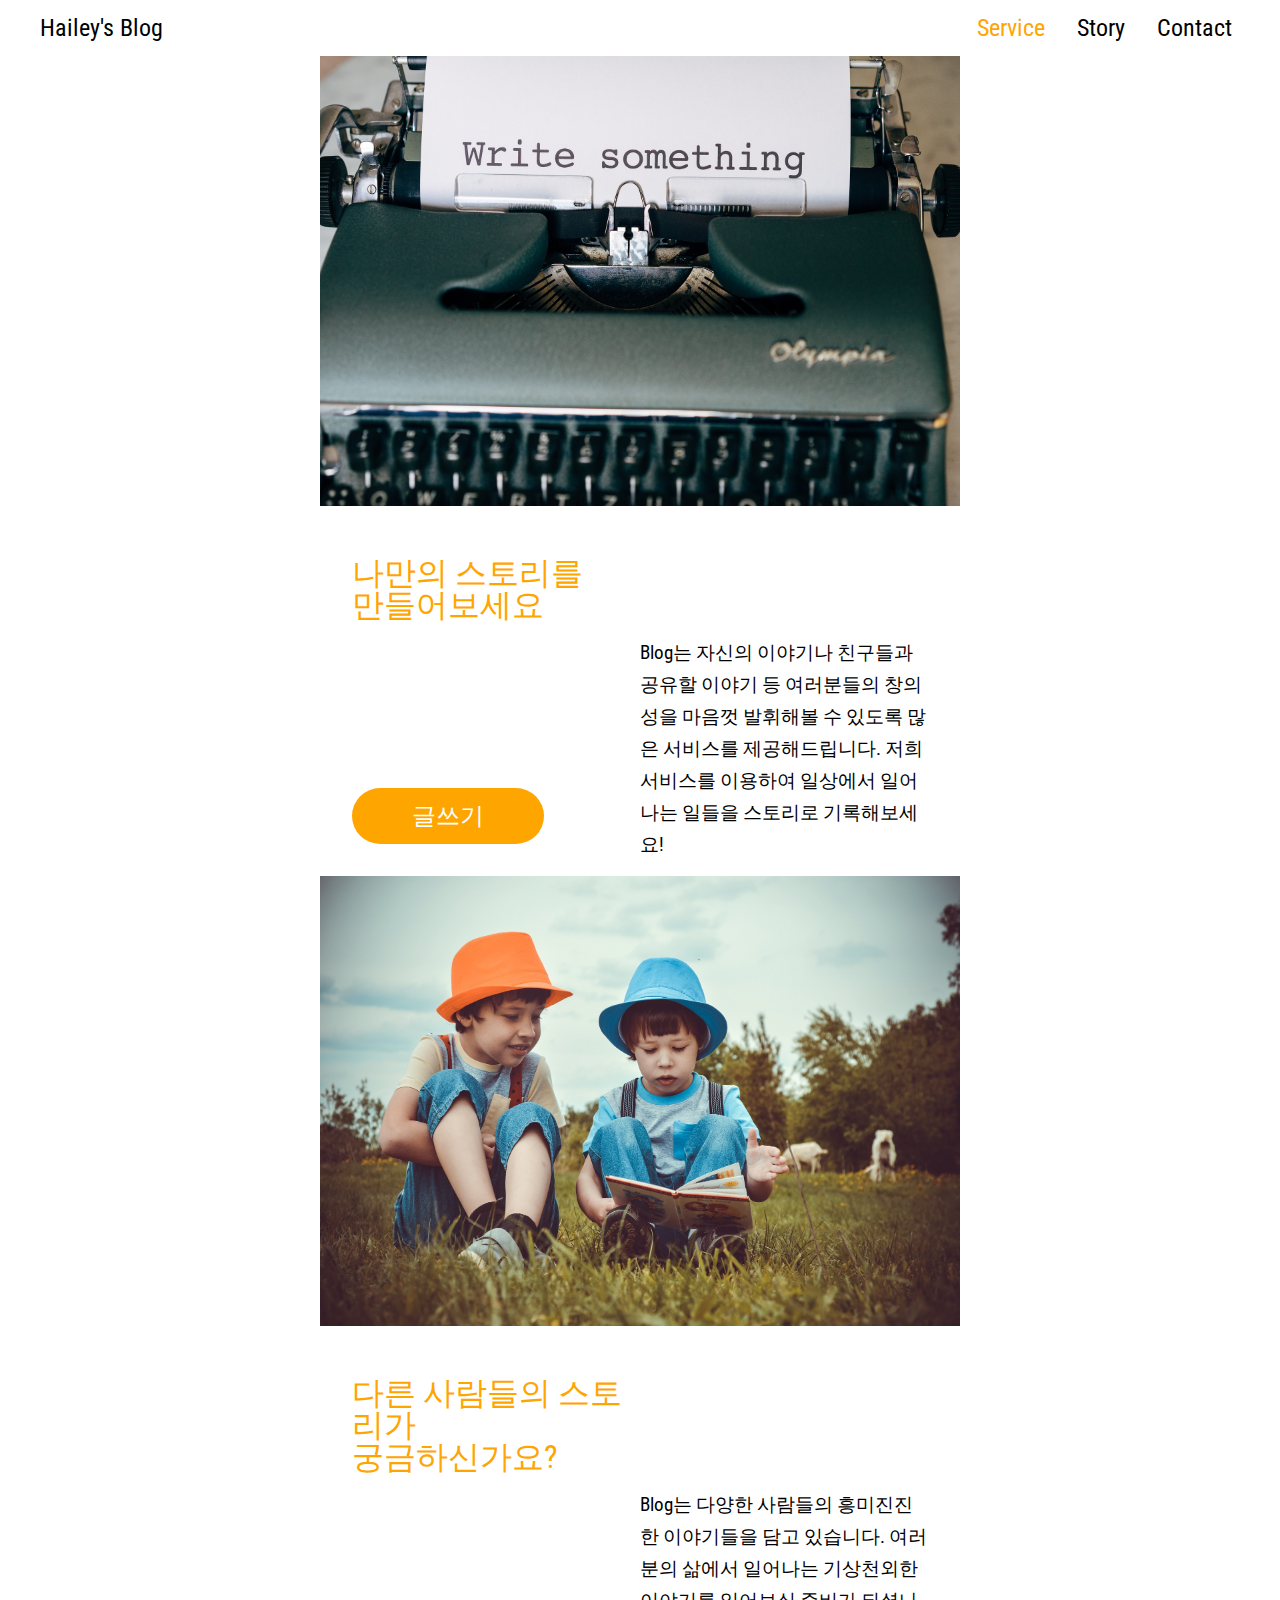
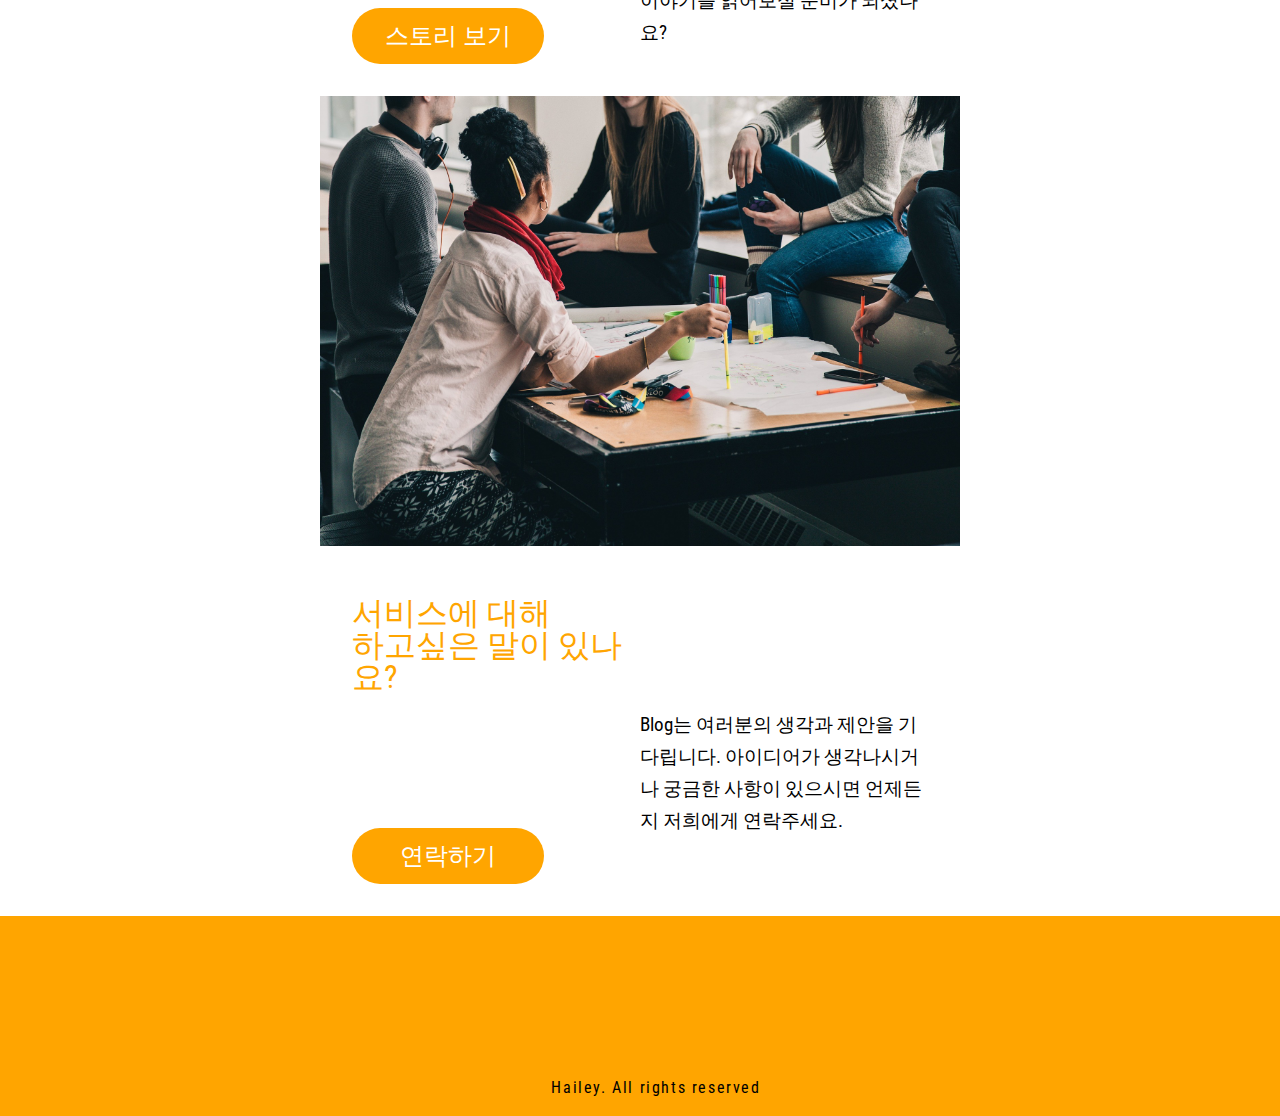
==== index.html @ 92b7c7cf "first commit" ====
<!DOCTYPE html>
<html lang="en">
<head>
    <meta charset="UTF-8">
    <meta name="viewport" content="width=device-width, initial-scale=1.0">
    <title>Hailey's Blog</title>
    <link rel="stylesheet" href="https://cdnjs.cloudflare.com/ajax/libs/font-awesome/6.4.0/css/all.min.css" integrity="sha512-iecdLmaskl7CVkqkXNQ/ZH/XLlvWZOJyj7Yy7tcenmpD1ypASozpmT/E0iPtmFIB46ZmdtAc9eNBvH0H/ZpiBw==" crossorigin="anonymous" referrerpolicy="no-referrer" />
    <link rel="stylesheet" href="css/landing.css">
</head>
<body>
    <!-- header -->
    <header>
        <a href="#" class="logo"><i class="fa-brands fa-blogger"></i>Hailey's Blog</a>
    <!-- navbar -->
        <div class="menu">
            <nav class="navbar">
                <ul>
                    <li><a href="#about" class="active">Service</a></li>
                    <li><a href="#story">Story</a></li>
                    <li><a href="#contact">Contact</a></li>
                </ul>
            </nav>
    <!-- mode button -->
            <div class="mode">
                <i class="fa-solid fa-toggle-on"></i>
                <i class="fa-solid fa-toggle-off active"></i>
            </div>
        </div>
    </header>

    <!-- service -->
    <section class="about" id="about">
        <div class="image"><img src="/imgs/about.jpg" alt="about"></div>
        <div class="content">
            <h3>나만의 스토리를<br /> 만들어보세요</h3>
            <p>Blog는 자신의 이야기나 친구들과 공유할 이야기 등 여러분들의 창의성을 마음껏 
                발휘해볼 수 있도록 많은 서비스를 제공해드립니다. 
                저희 서비스를 이용하여 일상에서 일어나는 일들을 스토리로 기록해보세요!</p>
            <a href="html/home.html"><button>글쓰기</button></a>
        </div>
    </section>

    <!-- story -->
    <section class="story" id="story">
        <div class="image"><img src="/imgs/story.jpg" alt="story"></div>
        <div class="content">
            <h3 class="right">다른 사람들의 스토리가<br /> 궁금하신가요?</h3>
            <p>Blog는 다양한 사람들의 흥미진진한 이야기들을 담고 있습니다. 
                여러분의 삶에서 일어나는 기상천외한 이야기를 읽어보실 준비가 되셨나요?</p>
            <a href="html/story.html"><button>스토리 보기</button></a>
        </div>
    </section>
    <!-- contact -->
    <section class="contact" id="contact">
        <div class="image"><img src="/imgs/contact.jpg" alt=""></div>
        <div class="content">
            <h3 class="right">서비스에 대해<br /> 하고싶은 말이 있나요?</h3>
            <p class="down">Blog는 여러분의 생각과 제안을 기다립니다. 아이디어가 생각나시거나 궁금한 사항이 있으시면 언제든지 저희에게 연락주세요.</p>
            <a href="#"><button>연락하기</button></a>
        </div>
    </section>

    <section class="footer">
        <div class="icons">
            <a href="https://ko-kr.facebook.com/" class="fab fa-facebook-f"></a>
            <a href="https://twitter.com/?lang=ko" class="fab fa-twitter"></a>
            <a href="https://www.instagram.com/" class="fab fa-instagram"></a>
            <a href="https://github.com/" class="fab fa-github"></a>
            <a href="https://www.pinterest.co.kr/" class="fab fa-pinterest"></a>
            <div class="scroll-up"><i class="fa-solid fa-circle-up"></i></div>
        </div>
        <div class="credit"><i class="fa-brands fa-blogger"></i>Hailey. All rights reserved</div>
    </section>

    <script src="js/scroll.js"></script>
    <script src="js/landing.js"></script>
</body>
</html>
---- css/landing.css ----
/* 재사용 가능한 css코드 */
@import url('reset.css');
@import url('global.css');
@import url('header.css');
@import url('footer.css');
@import url('animation.css');

/* service, story, contact */
section:not(.footer){
    width: 50vw;
    height: calc(100vh - var(--header-height)); /*헤더 높이만큼 제외*/
    min-height: calc(100vh - var(--header-height));
    max-height: calc(100vh - var(--header-height));
    margin: 0 auto;
    position: relative;
    /* border: 1px solid red; */
}

/* image */
.image img{
    height: 50vh;
    width: 100%;
}
/* text */
.content{
    padding:  3rem 2rem;
}
.content h3{
    width: 50%;
    font-size: 2rem;
    color: var(--primary-color);
    transition:  .7s ease-out;
    /* border: 1px solid red; */
}
.content p{
    font-size: 1.2rem;
    padding: 1rem 0;
    width: 50%;
    margin-left: auto;
    line-height: 2rem;
    transition:  .7s ease-out;
    /* border: 1px solid red; */
}
.content button{
    width: 12rem;
    height: 3.5rem;
    background: var(--primary-color);
    color: #fff;
    border: none;
    border-radius: 2rem;
    cursor: pointer;
    font-size: 1.5rem;
    transition: .2s;
    margin-top: 2rem;
    position: absolute;
    bottom: 2rem;
}
.content button:hover{
    background: var(--secondary-color);
    letter-spacing: .1rem;
}

@media (max-width: 1000px){
    section:not(.footer){ /*이미지, 텍스트 너비조정*/
        width: 90vw;
    }
    .content{ /*이미지, 텍스트 세로방향 나열*/
        display: flex;
        flex-direction: column;
    }
    .content h3,
    .content p{
        width: 100%;
        text-align: center;
    }
    .content h3{
        font-size: 4rem;
    }
    .content p{
        font-size: 2.5rem;
        line-height: 3rem;
    }
    .content button{
        width: 100%;
        height: 5rem;
        border-radius: 3rem;
        font-size: 2.5rem;
        left: 50%;
        transform: translateX(-50%);
        bottom: 1.5rem;
    }
}
@media(max-width: 830px){
    .content h3{
        font-size: 3rem;
    }
    .content p{
        font-size: 1.8rem;
        line-height: 2.5rem;
    }
}
@media(max-width:550px){
    header .navbar ul{ /*hide navbar menu*/
        display: none;
    }
    .content h3{
        font-size: 1.5rem;
    }
    .content p{
        font-size: 1.1rem;
        line-height: 2rem;
    }
    .content button{ /*버튼 사이즈, 텍스트 크기 조정*/
        height: 3rem;
        font-size: 1.5rem;
    }
    .image img{ /*이미지 높이 조정*/
        height: 40vh;
    }
}
@media(max-width:420px){/*로고크기, 폰트크기 조정*/
    header .logo{
        font-size: 1.2rem;
    }
    .content{
        padding: 2rem 1rem;
        display: flex;
        flex-flow: column;
    }
    .content h3{
        font-size: 1.7rem;
    }
    .content p{
        font-size: 1.1rem;
    }
    .content button{
        bottom: 2rem;
    }
}
@media(max-width:380px){
    .content{
        padding: 1rem;
    }
    .content button{
        bottom: 1rem;
    }
}
@media(max-width:300px){ /*갤럭시 폴드*/
    .content h3{
        font-size: 1.2rem;
    }
    .content p{
        font-size: 0.8rem;
        line-height: 1.5rem;
    }
    .content button{
        font-size: 1rem;
    }
}
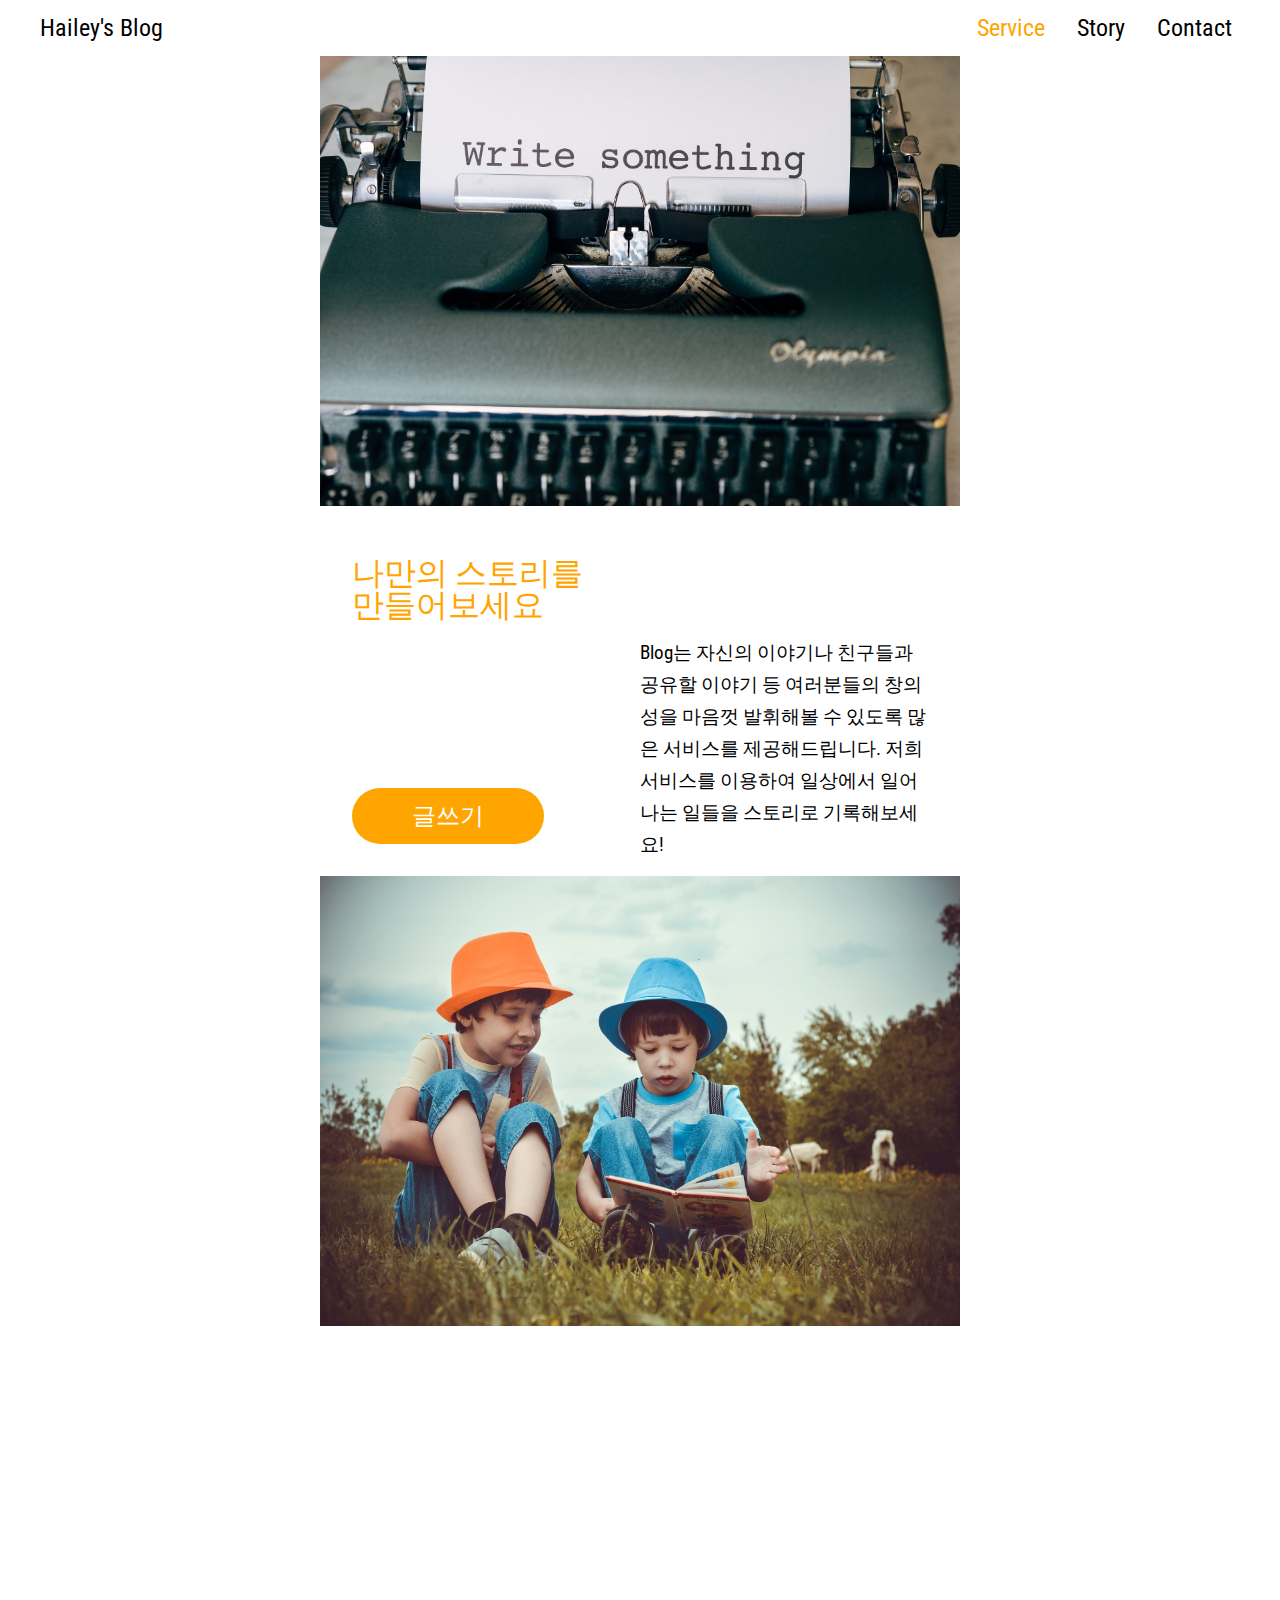
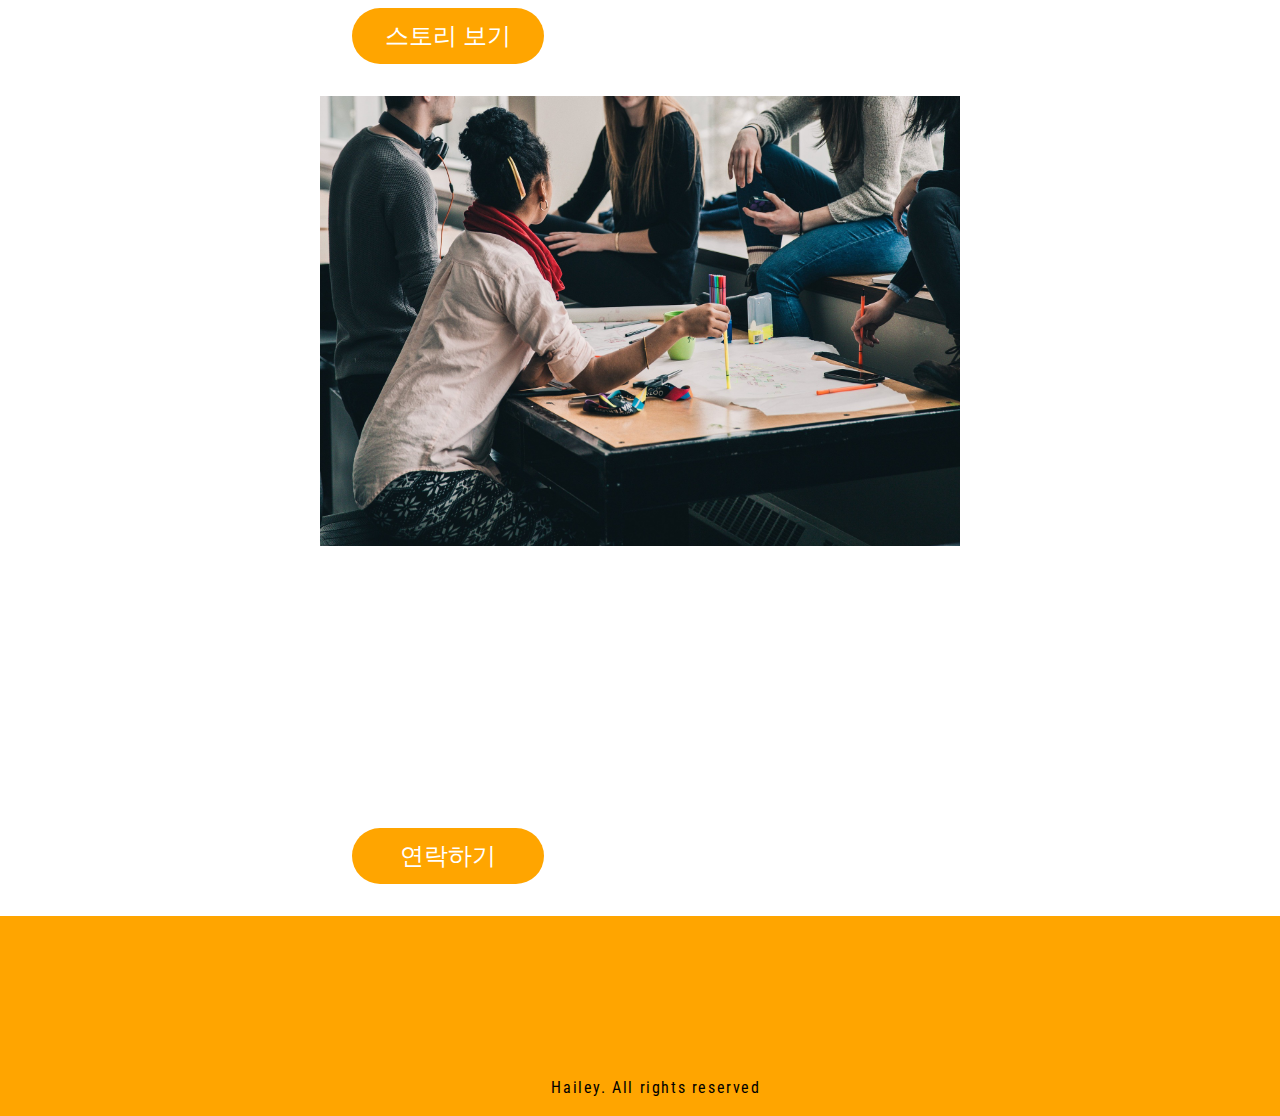
==== commit f4d17e6f: "스토리 페이지" ====
--- a/index.html
+++ b/index.html
@@ -45,7 +45,7 @@
         <div class="image"><img src="/imgs/story.jpg" alt="story"></div>
         <div class="content">
             <h3 class="right">다른 사람들의 스토리가<br /> 궁금하신가요?</h3>
-            <p>Blog는 다양한 사람들의 흥미진진한 이야기들을 담고 있습니다. 
+            <p class="down">Blog는 다양한 사람들의 흥미진진한 이야기들을 담고 있습니다. 
                 여러분의 삶에서 일어나는 기상천외한 이야기를 읽어보실 준비가 되셨나요?</p>
             <a href="html/story.html"><button>스토리 보기</button></a>
         </div>
--- a/css/landing.css
+++ b/css/landing.css
@@ -59,7 +59,11 @@
     background: var(--secondary-color);
     letter-spacing: .1rem;
 }
-
+@media(max-width:1055px){
+    section:not(.footer){ /*이미지, 텍스트 너비조정*/
+        width: 55vw;
+    }
+}
 @media (max-width: 1000px){
     section:not(.footer){ /*이미지, 텍스트 너비조정*/
         width: 90vw;
@@ -74,29 +78,38 @@
         text-align: center;
     }
     .content h3{
-        font-size: 4rem;
+        font-size: 3rem;
     }
     .content p{
-        font-size: 2.5rem;
-        line-height: 3rem;
+        font-size: 1.7rem;
+        line-height: 2.1rem;
     }
     .content button{
         width: 100%;
-        height: 5rem;
+        height: 4rem;
         border-radius: 3rem;
-        font-size: 2.5rem;
+        font-size: 2rem;
         left: 50%;
         transform: translateX(-50%);
         bottom: 1.5rem;
     }
 }
-@media(max-width: 830px){
+@media(max-width: 860px){
     .content h3{
-        font-size: 3rem;
+        font-size: 2.5rem;
     }
     .content p{
-        font-size: 1.8rem;
-        line-height: 2.5rem;
+        font-size: 1.5rem;
+        line-height: 2rem;
+    }
+}
+@media (max-width: 820px){
+    .content h3{
+        font-size: 2rem;
+    }
+    .content p{
+        font-size: 1.5rem;
+        line-height: 1.8rem;
     }
 }
 @media(max-width:550px){
@@ -141,6 +154,9 @@
     .content{
         padding: 1rem;
     }
+    .content p{
+        font-size: 1rem;
+    }
     .content button{
         bottom: 1rem;
     }
